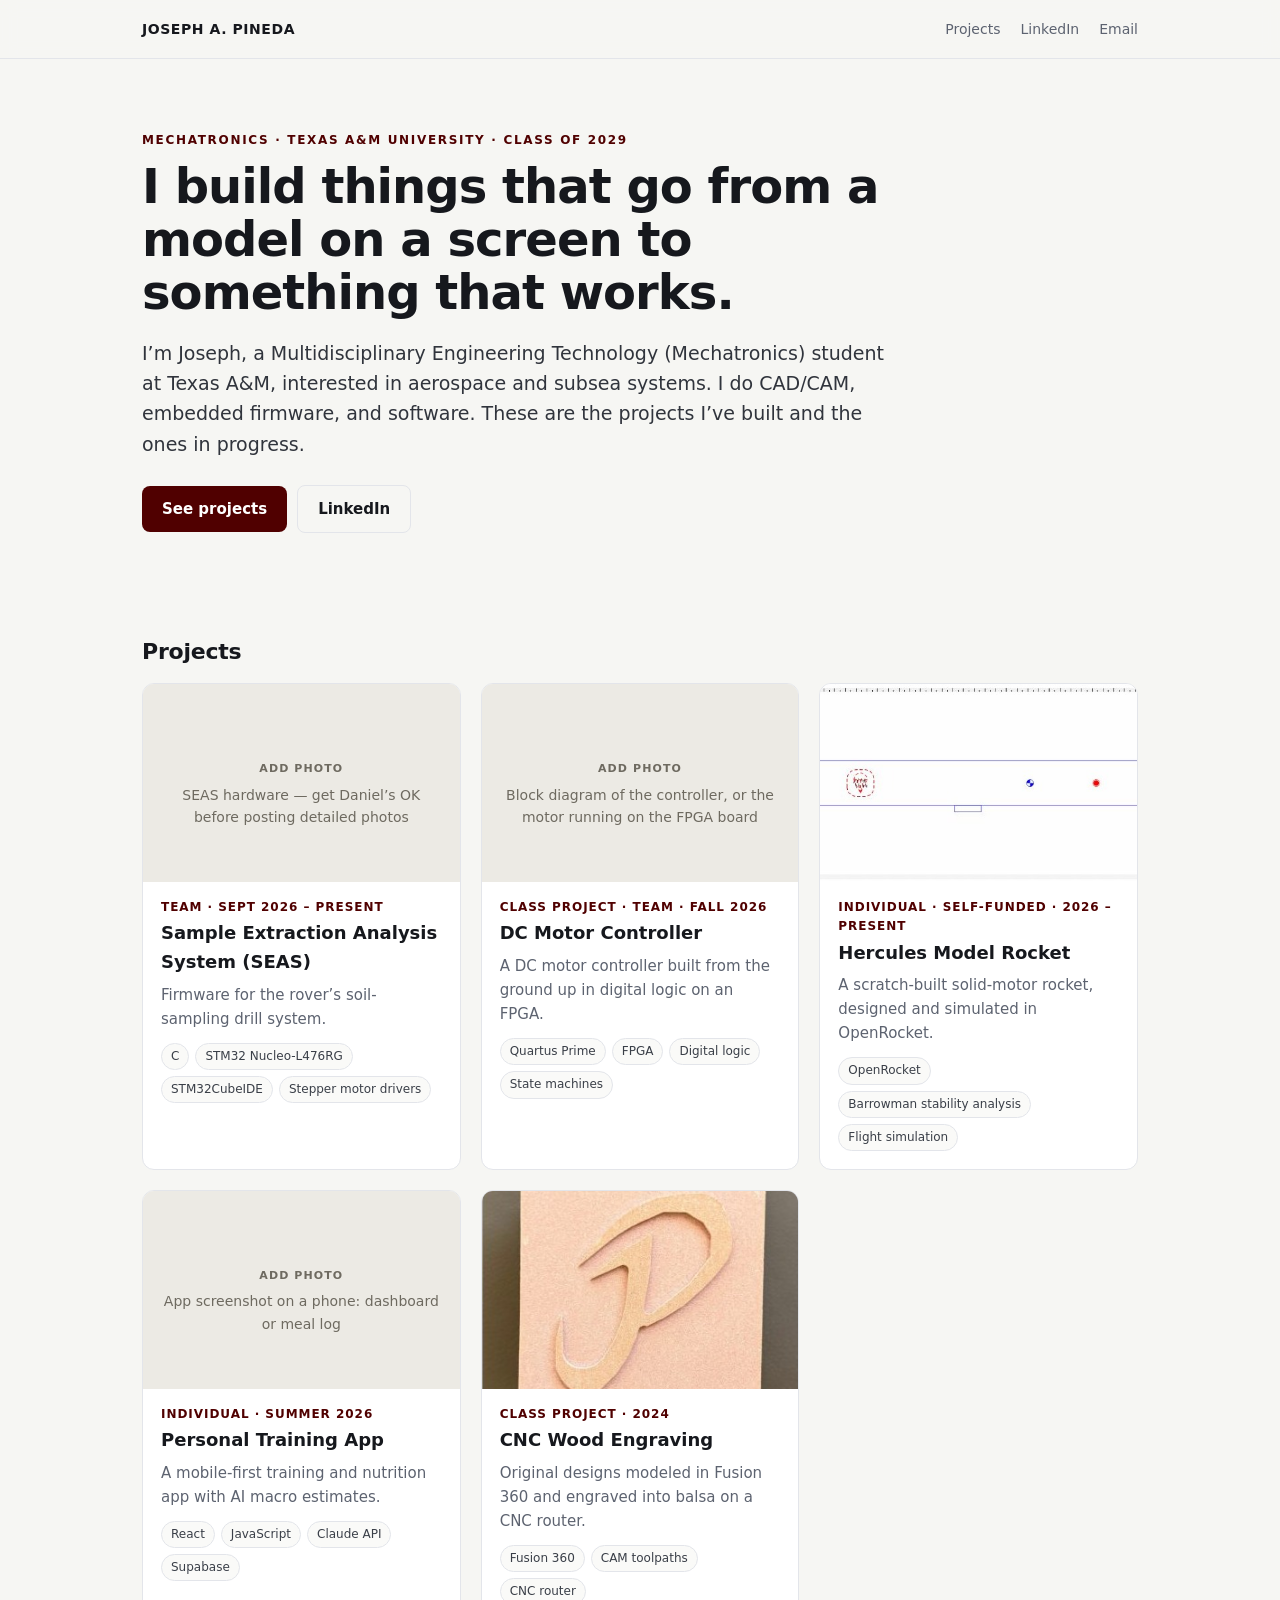
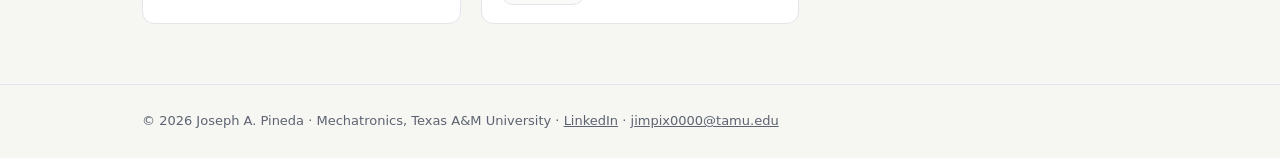
==== index.html @ 90f0dfbb "Add files via upload" ====
<!DOCTYPE html>
<html lang="en"><head>
<meta charset="utf-8"><meta name="viewport" content="width=device-width, initial-scale=1">
<title>Joseph A. Pineda | Engineering Projects</title>
<meta name="description" content="Engineering projects by Joseph A. Pineda, Mechatronics student at Texas A&amp;M University.">
<link rel="stylesheet" href="css/style.css">
</head><body><header class="nav"><div class="wrap">
<a class="brand" href="index.html">Joseph A. Pineda</a>
<nav><a href="index.html#projects">Projects</a><a href="https://www.linkedin.com/in/joseph-pineda-tamu444" target="_blank" rel="noopener">LinkedIn</a><a href="mailto:jimpix0000@tamu.edu">Email</a></nav>
</div></header>
<main class="wrap">
<section class="intro">
<p class="eyebrow">Mechatronics · Texas A&amp;M University · Class of 2029</p>
<h1>I build things that go from a model on a screen to something that works.</h1>
<p class="lede">I’m Joseph, a Multidisciplinary Engineering Technology (Mechatronics) student at Texas A&amp;M, interested in aerospace and subsea systems. I do CAD/CAM, embedded firmware, and software. These are the projects I’ve built and the ones in progress.</p>
<p class="cta"><a class="btn" href="#projects">See projects</a><a class="btn ghost" href="https://www.linkedin.com/in/joseph-pineda-tamu444" target="_blank" rel="noopener">LinkedIn</a></p>
</section>
<section id="projects"><h2>Projects</h2><div class="grid"><a class="card" href="projects/seas.html">
<div class="thumb"><div class="ph"><span>Add photo</span>SEAS hardware — get Daniel’s OK before posting detailed photos</div></div>
<div class="body"><p class="meta">Team · Sept 2026 – Present</p>
<h3>Sample Extraction Analysis System (SEAS)</h3><p>Firmware for the rover’s soil-sampling drill system.</p>
<ul class="tags"><li>C</li><li>STM32 Nucleo-L476RG</li><li>STM32CubeIDE</li><li>Stepper motor drivers</li></ul></div></a><a class="card" href="projects/motor-controller.html">
<div class="thumb"><div class="ph"><span>Add photo</span>Block diagram of the controller, or the motor running on the FPGA board</div></div>
<div class="body"><p class="meta">Class project · Team · Fall 2026</p>
<h3>DC Motor Controller</h3><p>A DC motor controller built from the ground up in digital logic on an FPGA.</p>
<ul class="tags"><li>Quartus Prime</li><li>FPGA</li><li>Digital logic</li><li>State machines</li></ul></div></a><a class="card" href="projects/hercules-rocket.html">
<div class="thumb"><figure><img src="images/hercules-openrocket.jpg" alt="OpenRocket side view of Hercules1_v1" loading="lazy"><figcaption>Hercules1_v1 in OpenRocket. The blue mark is the center of gravity (CG); the red dot is the center of pressure (CP).</figcaption></figure></div>
<div class="body"><p class="meta">Individual · self-funded · 2026 – Present</p>
<h3>Hercules Model Rocket</h3><p>A scratch-built solid-motor rocket, designed and simulated in OpenRocket.</p>
<ul class="tags"><li>OpenRocket</li><li>Barrowman stability analysis</li><li>Flight simulation</li></ul></div></a><a class="card" href="projects/training-app.html">
<div class="thumb"><div class="ph"><span>Add photo</span>App screenshot on a phone: dashboard or meal log</div></div>
<div class="body"><p class="meta">Individual · Summer 2026</p>
<h3>Personal Training App</h3><p>A mobile-first training and nutrition app with AI macro estimates.</p>
<ul class="tags"><li>React</li><li>JavaScript</li><li>Claude API</li><li>Supabase</li></ul></div></a><a class="card" href="projects/cnc-engraving.html">
<div class="thumb"><figure><img src="images/cnc-3.jpg" alt="CNC-engraved script monogram in balsa" loading="lazy"><figcaption>Script monogram, engraved in balsa.</figcaption></figure></div>
<div class="body"><p class="meta">Class project · 2024</p>
<h3>CNC Wood Engraving</h3><p>Original designs modeled in Fusion 360 and engraved into balsa on a CNC router.</p>
<ul class="tags"><li>Fusion 360</li><li>CAM toolpaths</li><li>CNC router</li></ul></div></a></div></section>
</main><footer><div class="wrap">© 2026 Joseph A. Pineda · Mechatronics, Texas A&amp;M University · <a href="https://www.linkedin.com/in/joseph-pineda-tamu444">LinkedIn</a> · <a href="mailto:jimpix0000@tamu.edu">jimpix0000@tamu.edu</a></div></footer>
</body></html>
---- css/style.css ----
:root{
  --ink:#16181d; --muted:#5d6370; --line:#e3e5ea; --bg:#f6f6f3; --card:#fff;
  --accent:#500000; /* Aggie maroon */
  --ph:#eceae4;
}
*{box-sizing:border-box}
html{scroll-behavior:smooth}
body{margin:0;font-family:"Inter",system-ui,-apple-system,"Segoe UI",Roboto,sans-serif;color:var(--ink);background:var(--bg);line-height:1.6;font-size:17px}
a{color:var(--accent)}
img{max-width:100%;display:block}
.wrap{max-width:1040px;margin:0 auto;padding:0 22px}

/* nav */
.nav{position:sticky;top:0;background:rgba(246,246,243,.92);backdrop-filter:blur(8px);border-bottom:1px solid var(--line);z-index:5}
.nav .wrap{display:flex;justify-content:space-between;align-items:center;height:58px}
.brand{font-weight:800;letter-spacing:.04em;text-transform:uppercase;font-size:14px;color:var(--ink);text-decoration:none}
.nav nav a{margin-left:20px;font-size:14px;color:var(--muted);text-decoration:none}
.nav nav a:hover{color:var(--ink)}

/* intro */
.intro{padding:72px 0 40px}
.eyebrow{text-transform:uppercase;letter-spacing:.14em;font-size:12px;font-weight:700;color:var(--accent);margin:0 0 10px}
h1{font-size:clamp(30px,5vw,48px);line-height:1.1;margin:0 0 18px;letter-spacing:-.02em}
.intro h1{max-width:820px}
.lede{font-size:19px;color:#30343c;max-width:760px}
.cta{margin-top:26px}
.btn{display:inline-block;padding:11px 20px;border-radius:8px;background:var(--accent);color:#fff;text-decoration:none;font-weight:600;font-size:15px;margin-right:10px}
.btn.ghost{background:transparent;color:var(--ink);border:1px solid var(--line)}

/* grid */
h2{font-size:22px;margin:44px 0 14px;letter-spacing:-.01em}
.grid{display:grid;grid-template-columns:repeat(auto-fill,minmax(300px,1fr));gap:20px;padding-bottom:60px}
.card{background:var(--card);border:1px solid var(--line);border-radius:12px;overflow:hidden;text-decoration:none;color:inherit;transition:transform .15s,box-shadow .15s}
.card:hover{transform:translateY(-3px);box-shadow:0 10px 26px rgba(0,0,0,.08)}
.thumb{aspect-ratio:16/10;overflow:hidden;background:var(--ph)}
.thumb figure{margin:0;height:100%}
.thumb img{width:100%;height:100%;object-fit:cover}
.thumb figcaption{display:none}
.thumb .ph{height:100%;border:0;border-radius:0}
.card .body{padding:16px 18px 18px}
.card h3{margin:2px 0 6px;font-size:18px}
.card p{margin:0;color:var(--muted);font-size:15px}
.meta{font-size:12px!important;text-transform:uppercase;letter-spacing:.08em;color:var(--accent)!important;font-weight:600}

/* tags */
.tags{list-style:none;padding:0;margin:12px 0 0;display:flex;flex-wrap:wrap;gap:6px}
.tags li{font-size:12px;padding:3px 9px;border:1px solid var(--line);border-radius:20px;background:#fafaf8;color:#3a3f48}

/* placeholders */
.ph{display:flex;flex-direction:column;align-items:center;justify-content:center;text-align:center;gap:6px;min-height:220px;padding:20px;background:var(--ph);border:2px dashed #c9c5ba;border-radius:10px;color:#6e6a60;font-size:14px}
.ph span{font-weight:700;text-transform:uppercase;letter-spacing:.1em;font-size:11px}

/* project page */
.project{padding:34px 22px 60px}
.back{display:inline-block;margin-bottom:22px;font-size:14px;text-decoration:none;color:var(--muted)}
.facts{list-style:none;padding:0;margin:0 0 24px;display:flex;flex-wrap:wrap;gap:10px 28px;font-size:15px}
.facts b{display:block;font-size:11px;text-transform:uppercase;letter-spacing:.1em;color:var(--muted)}
.hero figure{margin:0}
.hero img{width:100%;border-radius:10px;border:1px solid var(--line);background:#fff}
.hero .ph{min-height:360px}
figcaption{font-size:13px;color:var(--muted);margin-top:8px}
.project .lede{margin:26px 0 8px}
.stats{display:grid;grid-template-columns:repeat(auto-fill,minmax(150px,1fr));gap:1px;background:var(--line);border:1px solid var(--line);border-radius:10px;overflow:hidden;margin:22px 0}
.stats div{background:#fff;padding:16px}
.stats b{display:block;font-size:24px;letter-spacing:-.01em}
.stats span{font-size:12px;color:var(--muted);text-transform:uppercase;letter-spacing:.06em}
.detail{max-width:760px;margin-top:16px}
.detail ol{padding-left:22px}
.detail li{margin-bottom:8px}
.note{font-size:14px;color:var(--muted);border-left:3px solid var(--accent);padding:6px 12px;background:#fff;margin-top:24px}
.gallery{display:grid;grid-template-columns:repeat(auto-fill,minmax(240px,1fr));gap:16px}
.gallery figure{margin:0}
.gallery img{width:100%;aspect-ratio:4/3;object-fit:cover;border-radius:10px;border:1px solid var(--line)}
.gallery .ph{aspect-ratio:4/3;min-height:0}
.pager{display:flex;justify-content:space-between;gap:20px;margin-top:56px;padding-top:20px;border-top:1px solid var(--line);font-size:15px}
.pager a{text-decoration:none}

footer{border-top:1px solid var(--line);padding:26px 0;font-size:13px;color:var(--muted)}
footer a{color:var(--muted)}
@media (max-width:600px){.nav nav a{margin-left:12px}.intro{padding-top:44px}body{font-size:16px}}
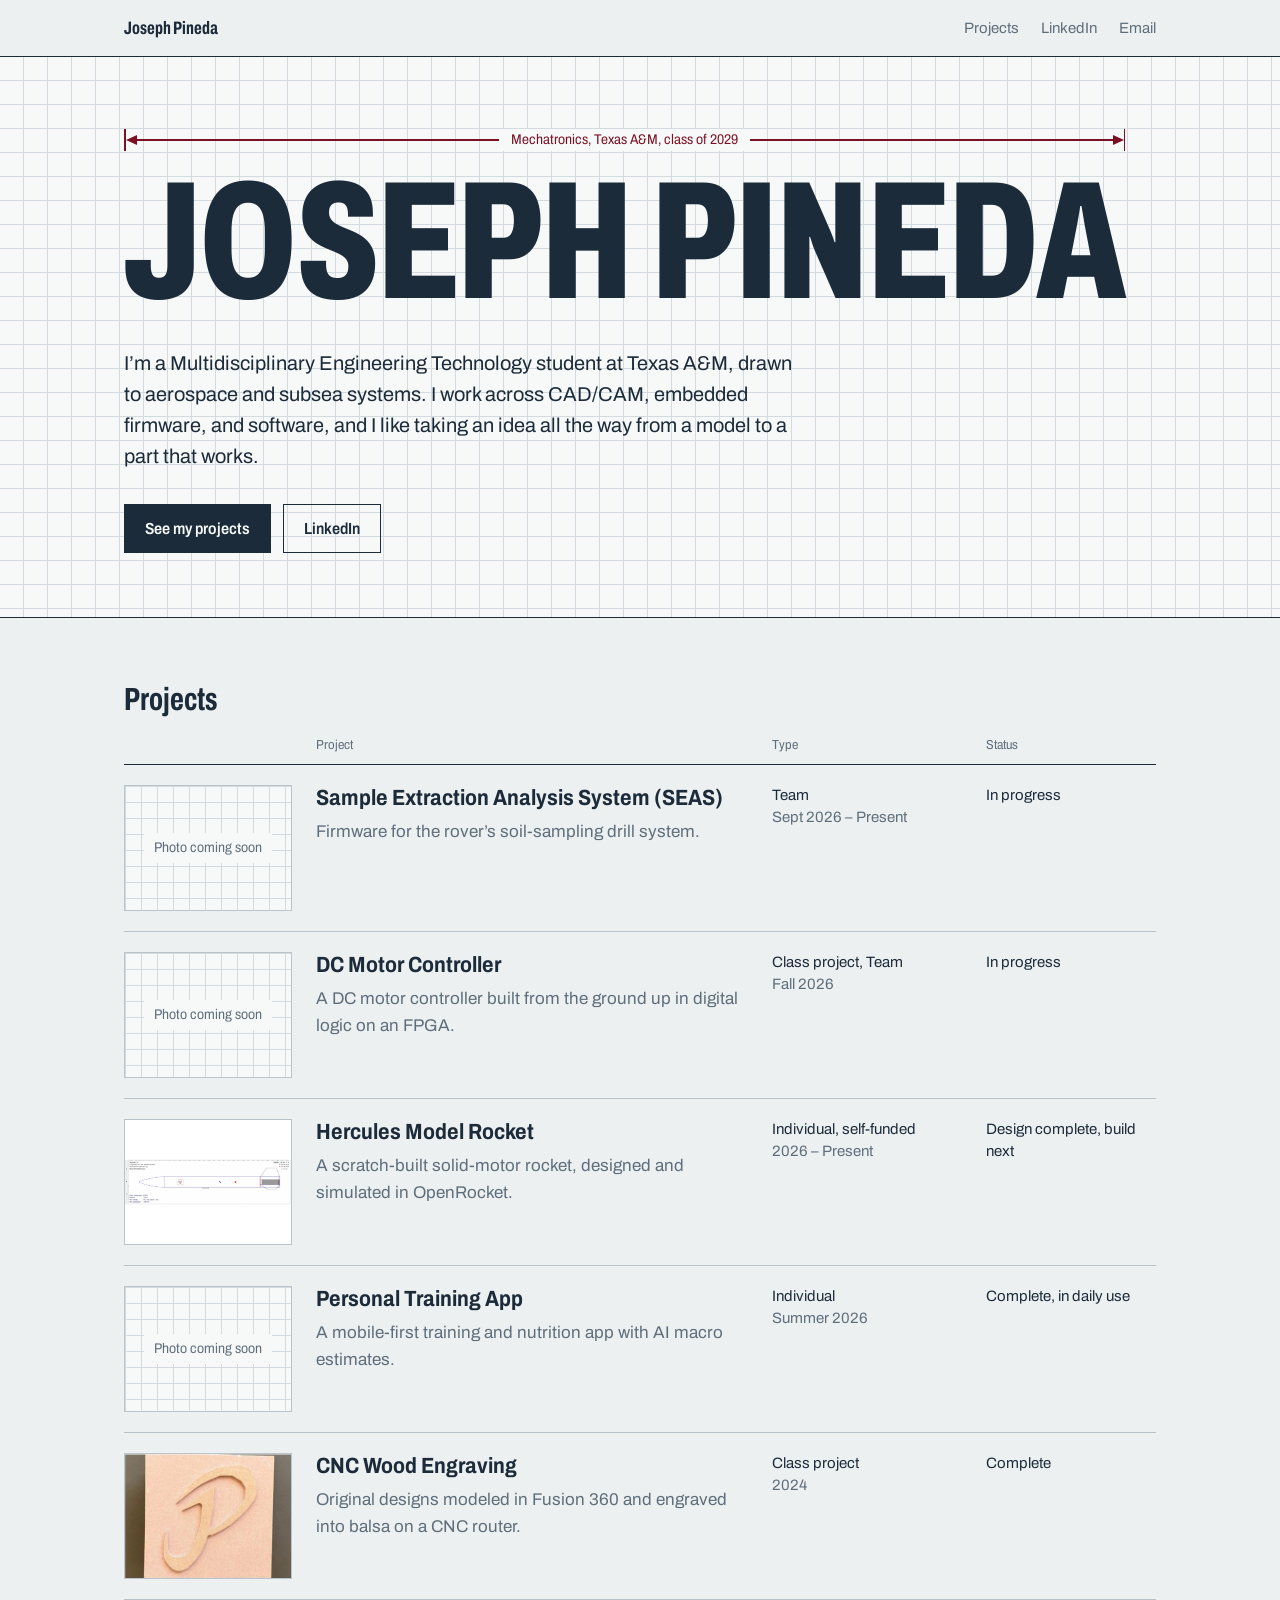
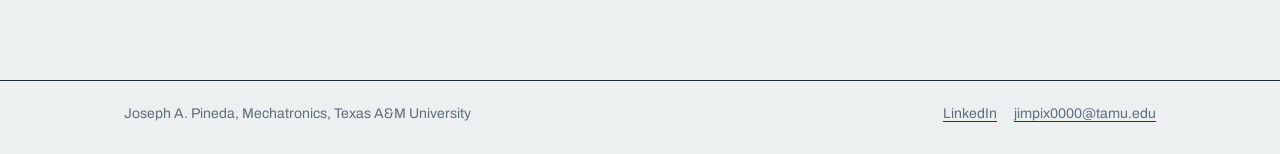
==== commit 2d7d8e31: "Add files via upload" ====
--- a/index.html
+++ b/index.html
@@ -3,38 +3,51 @@
 <meta charset="utf-8"><meta name="viewport" content="width=device-width, initial-scale=1">
 <title>Joseph A. Pineda | Engineering Projects</title>
 <meta name="description" content="Engineering projects by Joseph A. Pineda, Mechatronics student at Texas A&amp;M University.">
+<link rel="preconnect" href="https://fonts.googleapis.com"><link rel="preconnect" href="https://fonts.gstatic.com" crossorigin>
+<link href="https://fonts.googleapis.com/css2?family=Archivo:wdth,wght@62..125,400..800&display=swap" rel="stylesheet">
 <link rel="stylesheet" href="css/style.css">
 </head><body><header class="nav"><div class="wrap">
-<a class="brand" href="index.html">Joseph A. Pineda</a>
-<nav><a href="index.html#projects">Projects</a><a href="https://www.linkedin.com/in/joseph-pineda-tamu444" target="_blank" rel="noopener">LinkedIn</a><a href="mailto:jimpix0000@tamu.edu">Email</a></nav>
+<a class="brand" href="index.html">Joseph Pineda</a>
+<nav aria-label="Main"><a href="index.html#projects">Projects</a><a href="https://www.linkedin.com/in/joseph-pineda-tamu444" target="_blank" rel="noopener">LinkedIn</a><a href="mailto:jimpix0000@tamu.edu">Email</a></nav>
 </div></header>
-<main class="wrap">
-<section class="intro">
-<p class="eyebrow">Mechatronics · Texas A&amp;M University · Class of 2029</p>
-<h1>I build things that go from a model on a screen to something that works.</h1>
-<p class="lede">I’m Joseph, a Multidisciplinary Engineering Technology (Mechatronics) student at Texas A&amp;M, interested in aerospace and subsea systems. I do CAD/CAM, embedded firmware, and software. These are the projects I’ve built and the ones in progress.</p>
-<p class="cta"><a class="btn" href="#projects">See projects</a><a class="btn ghost" href="https://www.linkedin.com/in/joseph-pineda-tamu444" target="_blank" rel="noopener">LinkedIn</a></p>
+<main>
+<section class="hero"><div class="wrap">
+<div class="dimensioned">
+<div class="dim" aria-hidden="true"><i class="ext"></i><i class="arw l"></i><i class="ln"></i><span>Mechatronics, Texas A&amp;M, class of 2029</span><i class="ln"></i><i class="arw r"></i><i class="ext"></i></div>
+<h1>Joseph Pineda</h1>
+</div>
+<p class="lede">I’m a Multidisciplinary Engineering Technology student at Texas A&amp;M, drawn to aerospace and subsea systems. I work across CAD/CAM, embedded firmware, and software, and I like taking an idea all the way from a model to a part that works.</p>
+<p class="cta"><a class="btn" href="#projects">See my projects</a><a class="btn quiet" href="https://www.linkedin.com/in/joseph-pineda-tamu444" target="_blank" rel="noopener">LinkedIn</a></p>
+</div></section>
+<section id="projects" class="wrap parts">
+<h2>Projects</h2>
+<div class="parts-head" aria-hidden="true"><span></span><span>Project</span><span>Type</span><span>Status</span></div>
+<ul class="parts-list"><li><a class="part" href="projects/seas.html">
+<div class="part-img"><!-- TODO add photo: SEAS hardware — get Daniel’s OK before posting detailed photos --><div class="ph"><span>Photo coming soon</span></div></div>
+<div class="part-name"><h3>Sample Extraction Analysis System (SEAS)</h3><p>Firmware for the rover’s soil-sampling drill system.</p></div>
+<div class="part-type"><span class="k">Type</span>Team<br><span class="sub">Sept 2026 – Present</span></div>
+<div class="part-status"><span class="k">Status</span>In progress</div>
+</a></li><li><a class="part" href="projects/motor-controller.html">
+<div class="part-img"><!-- TODO add photo: Block diagram of the controller, or the motor running on the FPGA board --><div class="ph"><span>Photo coming soon</span></div></div>
+<div class="part-name"><h3>DC Motor Controller</h3><p>A DC motor controller built from the ground up in digital logic on an FPGA.</p></div>
+<div class="part-type"><span class="k">Type</span>Class project, Team<br><span class="sub">Fall 2026</span></div>
+<div class="part-status"><span class="k">Status</span>In progress</div>
+</a></li><li><a class="part" href="projects/hercules-rocket.html">
+<div class="part-img"><figure><img class="contain" src="images/hercules-openrocket.jpg" alt="OpenRocket side view of Hercules1_v1"><figcaption>Hercules1_v1 in OpenRocket. The blue mark is the center of gravity (CG); the red dot is the center of pressure (CP).</figcaption></figure></div>
+<div class="part-name"><h3>Hercules Model Rocket</h3><p>A scratch-built solid-motor rocket, designed and simulated in OpenRocket.</p></div>
+<div class="part-type"><span class="k">Type</span>Individual, self-funded<br><span class="sub">2026 – Present</span></div>
+<div class="part-status"><span class="k">Status</span>Design complete, build next</div>
+</a></li><li><a class="part" href="projects/training-app.html">
+<div class="part-img"><!-- TODO add photo: App screenshot on a phone: dashboard or meal log --><div class="ph"><span>Photo coming soon</span></div></div>
+<div class="part-name"><h3>Personal Training App</h3><p>A mobile-first training and nutrition app with AI macro estimates.</p></div>
+<div class="part-type"><span class="k">Type</span>Individual<br><span class="sub">Summer 2026</span></div>
+<div class="part-status"><span class="k">Status</span>Complete, in daily use</div>
+</a></li><li><a class="part" href="projects/cnc-engraving.html">
+<div class="part-img"><figure><img src="images/cnc-3.jpg" alt="CNC-engraved script monogram in balsa"><figcaption>Script monogram, engraved in balsa.</figcaption></figure></div>
+<div class="part-name"><h3>CNC Wood Engraving</h3><p>Original designs modeled in Fusion 360 and engraved into balsa on a CNC router.</p></div>
+<div class="part-type"><span class="k">Type</span>Class project<br><span class="sub">2024</span></div>
+<div class="part-status"><span class="k">Status</span>Complete</div>
+</a></li></ul>
 </section>
-<section id="projects"><h2>Projects</h2><div class="grid"><a class="card" href="projects/seas.html">
-<div class="thumb"><div class="ph"><span>Add photo</span>SEAS hardware — get Daniel’s OK before posting detailed photos</div></div>
-<div class="body"><p class="meta">Team · Sept 2026 – Present</p>
-<h3>Sample Extraction Analysis System (SEAS)</h3><p>Firmware for the rover’s soil-sampling drill system.</p>
-<ul class="tags"><li>C</li><li>STM32 Nucleo-L476RG</li><li>STM32CubeIDE</li><li>Stepper motor drivers</li></ul></div></a><a class="card" href="projects/motor-controller.html">
-<div class="thumb"><div class="ph"><span>Add photo</span>Block diagram of the controller, or the motor running on the FPGA board</div></div>
-<div class="body"><p class="meta">Class project · Team · Fall 2026</p>
-<h3>DC Motor Controller</h3><p>A DC motor controller built from the ground up in digital logic on an FPGA.</p>
-<ul class="tags"><li>Quartus Prime</li><li>FPGA</li><li>Digital logic</li><li>State machines</li></ul></div></a><a class="card" href="projects/hercules-rocket.html">
-<div class="thumb"><figure><img src="images/hercules-openrocket.jpg" alt="OpenRocket side view of Hercules1_v1" loading="lazy"><figcaption>Hercules1_v1 in OpenRocket. The blue mark is the center of gravity (CG); the red dot is the center of pressure (CP).</figcaption></figure></div>
-<div class="body"><p class="meta">Individual · self-funded · 2026 – Present</p>
-<h3>Hercules Model Rocket</h3><p>A scratch-built solid-motor rocket, designed and simulated in OpenRocket.</p>
-<ul class="tags"><li>OpenRocket</li><li>Barrowman stability analysis</li><li>Flight simulation</li></ul></div></a><a class="card" href="projects/training-app.html">
-<div class="thumb"><div class="ph"><span>Add photo</span>App screenshot on a phone: dashboard or meal log</div></div>
-<div class="body"><p class="meta">Individual · Summer 2026</p>
-<h3>Personal Training App</h3><p>A mobile-first training and nutrition app with AI macro estimates.</p>
-<ul class="tags"><li>React</li><li>JavaScript</li><li>Claude API</li><li>Supabase</li></ul></div></a><a class="card" href="projects/cnc-engraving.html">
-<div class="thumb"><figure><img src="images/cnc-3.jpg" alt="CNC-engraved script monogram in balsa" loading="lazy"><figcaption>Script monogram, engraved in balsa.</figcaption></figure></div>
-<div class="body"><p class="meta">Class project · 2024</p>
-<h3>CNC Wood Engraving</h3><p>Original designs modeled in Fusion 360 and engraved into balsa on a CNC router.</p>
-<ul class="tags"><li>Fusion 360</li><li>CAM toolpaths</li><li>CNC router</li></ul></div></a></div></section>
-</main><footer><div class="wrap">© 2026 Joseph A. Pineda · Mechatronics, Texas A&amp;M University · <a href="https://www.linkedin.com/in/joseph-pineda-tamu444">LinkedIn</a> · <a href="mailto:jimpix0000@tamu.edu">jimpix0000@tamu.edu</a></div></footer>
+</main><footer><div class="wrap"><span>Joseph A. Pineda, Mechatronics, Texas A&amp;M University</span><span><a href="https://www.linkedin.com/in/joseph-pineda-tamu444">LinkedIn</a> <a href="mailto:jimpix0000@tamu.edu">jimpix0000@tamu.edu</a></span></div></footer>
 </body></html>
--- a/css/style.css
+++ b/css/style.css
@@ -1,80 +1,141 @@
+/* Drafting-sheet portfolio: vellum, ink, and Aggie-maroon dimension lines */
 :root{
-  --ink:#16181d; --muted:#5d6370; --line:#e3e5ea; --bg:#f6f6f3; --card:#fff;
-  --accent:#500000; /* Aggie maroon */
-  --ph:#eceae4;
+  --vellum:#EDF0F1;
+  --paper:#F7F9F9;
+  --ink:#1C2B3A;
+  --grid:#D3DBE0;
+  --pencil:#5E6E7B;
+  --maroon:#7A1022;
+  --rule:1.5px solid var(--ink);
+  --hair:1px solid #B9C4CB;
 }
 *{box-sizing:border-box}
 html{scroll-behavior:smooth}
-body{margin:0;font-family:"Inter",system-ui,-apple-system,"Segoe UI",Roboto,sans-serif;color:var(--ink);background:var(--bg);line-height:1.6;font-size:17px}
-a{color:var(--accent)}
+@media (prefers-reduced-motion:reduce){html{scroll-behavior:auto}}
+body{margin:0;background:var(--vellum);color:var(--ink);font-family:"Archivo",system-ui,sans-serif;font-size:1.0625rem;line-height:1.6}
 img{max-width:100%;display:block}
-.wrap{max-width:1040px;margin:0 auto;padding:0 22px}
+a{color:var(--ink);text-decoration-color:var(--maroon);text-underline-offset:3px}
+a:focus-visible,.btn:focus-visible,.part:focus-visible{outline:2px solid var(--maroon);outline-offset:3px}
+.wrap{max-width:1080px;margin:0 auto;padding:0 24px}
+.sr{position:absolute;width:1px;height:1px;overflow:hidden;clip:rect(0 0 0 0)}
+.k{display:block;font-size:.75rem;font-stretch:87%;color:var(--pencil);letter-spacing:.01em;line-height:1.3;margin-bottom:2px}
 
 /* nav */
-.nav{position:sticky;top:0;background:rgba(246,246,243,.92);backdrop-filter:blur(8px);border-bottom:1px solid var(--line);z-index:5}
-.nav .wrap{display:flex;justify-content:space-between;align-items:center;height:58px}
-.brand{font-weight:800;letter-spacing:.04em;text-transform:uppercase;font-size:14px;color:var(--ink);text-decoration:none}
-.nav nav a{margin-left:20px;font-size:14px;color:var(--muted);text-decoration:none}
-.nav nav a:hover{color:var(--ink)}
+.nav{border-bottom:var(--rule);background:var(--vellum)}
+.nav .wrap{display:flex;justify-content:space-between;align-items:center;min-height:56px}
+.brand{font-weight:700;font-stretch:68%;font-size:1.125rem;text-decoration:none}
+.nav nav a{margin-left:22px;font-size:.9375rem;text-decoration:none;color:var(--pencil)}
+.nav nav a:hover{color:var(--ink);text-decoration:underline;text-decoration-color:var(--maroon)}
 
-/* intro */
-.intro{padding:72px 0 40px}
-.eyebrow{text-transform:uppercase;letter-spacing:.14em;font-size:12px;font-weight:700;color:var(--accent);margin:0 0 10px}
-h1{font-size:clamp(30px,5vw,48px);line-height:1.1;margin:0 0 18px;letter-spacing:-.02em}
-.intro h1{max-width:820px}
-.lede{font-size:19px;color:#30343c;max-width:760px}
-.cta{margin-top:26px}
-.btn{display:inline-block;padding:11px 20px;border-radius:8px;background:var(--accent);color:#fff;text-decoration:none;font-weight:600;font-size:15px;margin-right:10px}
-.btn.ghost{background:transparent;color:var(--ink);border:1px solid var(--line)}
+/* hero: the dimensioned name */
+.hero{background-color:var(--paper);background-image:linear-gradient(var(--grid) 1px,transparent 1px),linear-gradient(90deg,var(--grid) 1px,transparent 1px);background-size:24px 24px;background-position:-1px -1px;border-bottom:var(--rule);padding:72px 0 64px}
+.dimensioned{width:fit-content;max-width:100%}
+h1{margin:0;font-weight:800;font-stretch:68%;line-height:.92;letter-spacing:-.01em}
+.hero h1{font-size:clamp(3.25rem,13.5vw,10.5rem);text-transform:uppercase;white-space:nowrap}
+.dim{display:flex;align-items:center;color:var(--maroon);margin-bottom:14px;height:22px}
+.dim span{padding:0 12px;font-size:.875rem;font-stretch:87%;white-space:nowrap;background:var(--paper)}
+.dim .ln{flex:1;height:1.5px;background:var(--maroon)}
+.dim .ln:first-of-type{transform-origin:right}
+.dim .ln:last-of-type{transform-origin:left}
+.dim .ext{width:1.5px;height:22px;background:var(--maroon)}
+.dim .arw{width:0;height:0;border-top:5px solid transparent;border-bottom:5px solid transparent}
+.dim .arw.l{border-right:11px solid var(--maroon)}
+.dim .arw.r{border-left:11px solid var(--maroon)}
+@media (prefers-reduced-motion:no-preference){
+  .dim .ln{animation:draw .9s cubic-bezier(.6,0,.2,1) .25s both}
+  .dim .arw,.dim .ext{animation:appear .2s ease-out 1.1s both}
+  .dim span{animation:appear .4s ease-out .1s both}
+}
+@keyframes draw{from{transform:scaleX(0)}to{transform:scaleX(1)}}
+@keyframes appear{from{opacity:0}to{opacity:1}}
+.lede{font-size:1.25rem;line-height:1.55;max-width:62ch;margin:28px 0 0}
+.cta{margin:32px 0 0;display:flex;flex-wrap:wrap;gap:12px}
+.btn{display:inline-block;padding:11px 20px;border:var(--rule);background:var(--ink);color:var(--paper);font-weight:600;font-stretch:87%;text-decoration:none;font-size:1rem}
+.btn:hover{background:var(--maroon);border-color:var(--maroon)}
+.btn.quiet{background:transparent;color:var(--ink)}
+.btn.quiet:hover{background:var(--ink);color:var(--paper);border-color:var(--ink)}
 
-/* grid */
-h2{font-size:22px;margin:44px 0 14px;letter-spacing:-.01em}
-.grid{display:grid;grid-template-columns:repeat(auto-fill,minmax(300px,1fr));gap:20px;padding-bottom:60px}
-.card{background:var(--card);border:1px solid var(--line);border-radius:12px;overflow:hidden;text-decoration:none;color:inherit;transition:transform .15s,box-shadow .15s}
-.card:hover{transform:translateY(-3px);box-shadow:0 10px 26px rgba(0,0,0,.08)}
-.thumb{aspect-ratio:16/10;overflow:hidden;background:var(--ph)}
-.thumb figure{margin:0;height:100%}
-.thumb img{width:100%;height:100%;object-fit:cover}
-.thumb figcaption{display:none}
-.thumb .ph{height:100%;border:0;border-radius:0}
-.card .body{padding:16px 18px 18px}
-.card h3{margin:2px 0 6px;font-size:18px}
-.card p{margin:0;color:var(--muted);font-size:15px}
-.meta{font-size:12px!important;text-transform:uppercase;letter-spacing:.08em;color:var(--accent)!important;font-weight:600}
+/* parts list */
+h2{font-weight:700;font-stretch:68%;font-size:2rem;line-height:1.1;margin:0 0 18px}
+.parts{padding:64px 24px 80px}
+.parts-head,.part{display:grid;grid-template-columns:168px 1fr 190px 170px;gap:24px;align-items:start}
+.parts-head{border-bottom:var(--rule);padding:0 0 8px;font-size:.8125rem;color:var(--pencil);font-stretch:87%}
+.parts-list{list-style:none;margin:0;padding:0}
+.parts-list li{border-bottom:var(--hair)}
+.part{padding:20px 0;text-decoration:none;color:inherit}
+.part:hover{background:linear-gradient(90deg,transparent,rgba(122,16,34,.05) 40%,transparent)}
+.part:hover h3{text-decoration:underline;text-decoration-color:var(--maroon);text-underline-offset:4px}
+.part-img{aspect-ratio:4/3;border:var(--hair);background:var(--paper);overflow:hidden}
+.part-img figure{margin:0;height:100%}
+.part-img img{width:100%;height:100%;object-fit:cover}
+.part-img img.contain{object-fit:contain;background:#fff}
+.part-img figcaption{display:none}
+.part-img .ph{height:100%;min-height:0;border:0}
+.part h3{margin:0 0 6px;font-size:1.375rem;line-height:1.2;font-weight:700;font-stretch:87%}
+.part p{margin:0;color:var(--pencil);max-width:46ch}
+.part-type,.part-status{font-size:.9375rem;line-height:1.45}
+.part .k{display:none}
+.sub{color:var(--pencil)}
 
-/* tags */
-.tags{list-style:none;padding:0;margin:12px 0 0;display:flex;flex-wrap:wrap;gap:6px}
-.tags li{font-size:12px;padding:3px 9px;border:1px solid var(--line);border-radius:20px;background:#fafaf8;color:#3a3f48}
-
-/* placeholders */
-.ph{display:flex;flex-direction:column;align-items:center;justify-content:center;text-align:center;gap:6px;min-height:220px;padding:20px;background:var(--ph);border:2px dashed #c9c5ba;border-radius:10px;color:#6e6a60;font-size:14px}
-.ph span{font-weight:700;text-transform:uppercase;letter-spacing:.1em;font-size:11px}
+/* placeholders: an empty drawing view */
+.ph{display:flex;align-items:center;justify-content:center;min-height:240px;background-color:var(--paper);background-image:linear-gradient(var(--grid) 1px,transparent 1px),linear-gradient(90deg,var(--grid) 1px,transparent 1px);background-size:16px 16px;border:var(--hair)}
+.ph span{background:var(--paper);padding:4px 10px;font-size:.875rem;color:var(--pencil);font-stretch:87%}
 
 /* project page */
-.project{padding:34px 22px 60px}
-.back{display:inline-block;margin-bottom:22px;font-size:14px;text-decoration:none;color:var(--muted)}
-.facts{list-style:none;padding:0;margin:0 0 24px;display:flex;flex-wrap:wrap;gap:10px 28px;font-size:15px}
-.facts b{display:block;font-size:11px;text-transform:uppercase;letter-spacing:.1em;color:var(--muted)}
-.hero figure{margin:0}
-.hero img{width:100%;border-radius:10px;border:1px solid var(--line);background:#fff}
-.hero .ph{min-height:360px}
-figcaption{font-size:13px;color:var(--muted);margin-top:8px}
-.project .lede{margin:26px 0 8px}
-.stats{display:grid;grid-template-columns:repeat(auto-fill,minmax(150px,1fr));gap:1px;background:var(--line);border:1px solid var(--line);border-radius:10px;overflow:hidden;margin:22px 0}
-.stats div{background:#fff;padding:16px}
-.stats b{display:block;font-size:24px;letter-spacing:-.01em}
-.stats span{font-size:12px;color:var(--muted);text-transform:uppercase;letter-spacing:.06em}
-.detail{max-width:760px;margin-top:16px}
-.detail ol{padding-left:22px}
-.detail li{margin-bottom:8px}
-.note{font-size:14px;color:var(--muted);border-left:3px solid var(--accent);padding:6px 12px;background:#fff;margin-top:24px}
-.gallery{display:grid;grid-template-columns:repeat(auto-fill,minmax(240px,1fr));gap:16px}
+.project{padding-top:28px;padding-bottom:80px}
+.back{display:inline-block;font-size:.9375rem;color:var(--pencil);margin-bottom:28px}
+.back::before{content:"‹ ";color:var(--maroon)}
+.top{display:grid;grid-template-columns:1fr 340px;gap:48px;align-items:start;margin-bottom:40px}
+.project h1{font-size:clamp(2.5rem,6vw,4.25rem)}
+.project .lede{margin-top:20px}
+.titleblock{border-collapse:collapse;width:100%;border:2px solid var(--ink);background:var(--paper);font-size:.9375rem;line-height:1.4}
+.titleblock td{border:1px solid var(--ink);padding:8px 10px;vertical-align:top}
+.view{border:var(--rule);background:var(--paper);padding:14px}
+.view figure{margin:0}
+.view img{width:100%;background:#fff}
+.view .ph{min-height:380px}
+figcaption{font-size:.875rem;color:var(--pencil);margin-top:10px}
+.detail{max-width:68ch;margin-top:48px}
+.detail h2{font-size:1.625rem;margin-top:44px;margin-bottom:10px}
+.detail p{margin:0}
+.spec{border-collapse:collapse;width:100%;max-width:520px;font-size:1rem}
+.spec th,.spec td{text-align:left;padding:9px 0;border-bottom:var(--hair);vertical-align:baseline}
+.spec th{font-weight:400;color:var(--pencil);width:58%}
+.spec td{font-weight:700;font-stretch:87%;font-variant-numeric:tabular-nums}
+.steps{margin:0;padding:0;list-style:none;counter-reset:step}
+.steps li{counter-increment:step;position:relative;padding:0 0 16px 44px}
+.steps li::before{content:counter(step);position:absolute;left:0;top:1px;width:28px;height:28px;border:1.5px solid var(--maroon);border-radius:50%;color:var(--maroon);font-size:.875rem;font-weight:700;display:flex;align-items:center;justify-content:center}
+.note{margin-top:28px!important;font-size:.9375rem;color:var(--pencil);border-left:3px solid var(--maroon);padding:4px 0 4px 14px}
+.project > h2{margin-top:56px}
+.gallery{display:grid;grid-template-columns:repeat(auto-fill,minmax(250px,1fr));gap:20px}
 .gallery figure{margin:0}
-.gallery img{width:100%;aspect-ratio:4/3;object-fit:cover;border-radius:10px;border:1px solid var(--line)}
+.gallery img{width:100%;aspect-ratio:4/3;object-fit:cover;border:var(--hair);background:#fff}
 .gallery .ph{aspect-ratio:4/3;min-height:0}
-.pager{display:flex;justify-content:space-between;gap:20px;margin-top:56px;padding-top:20px;border-top:1px solid var(--line);font-size:15px}
-.pager a{text-decoration:none}
+.pager{display:flex;justify-content:space-between;gap:24px;margin-top:72px;border-top:var(--rule);padding-top:18px}
+.pager a{text-decoration:none;font-weight:600;font-stretch:87%;font-size:1.0625rem}
+.pager a:hover{text-decoration:underline}
+.pager .next{text-align:right}
 
-footer{border-top:1px solid var(--line);padding:26px 0;font-size:13px;color:var(--muted)}
-footer a{color:var(--muted)}
-@media (max-width:600px){.nav nav a{margin-left:12px}.intro{padding-top:44px}body{font-size:16px}}
+footer{border-top:var(--rule);padding:22px 0 28px;font-size:.875rem;color:var(--pencil)}
+footer .wrap{display:flex;justify-content:space-between;flex-wrap:wrap;gap:8px 24px}
+footer a{color:var(--pencil);margin-left:14px}
+
+@media (max-width:860px){
+  .parts-head{display:none}
+  .part{grid-template-columns:120px 1fr;gap:14px 18px}
+  .part-type,.part-status{grid-column:2}
+  .part .k{display:inline;margin-right:6px}
+  .part-type br{display:none}
+  .part-type .sub::before{content:", "}
+  .top{grid-template-columns:1fr;gap:28px}
+}
+@media (max-width:520px){
+  body{font-size:1rem}
+  .hero{padding:48px 0 44px}
+  .dim span{font-size:.75rem;padding:0 6px;white-space:normal;text-align:center;line-height:1.2}
+  .nav nav a{margin-left:14px}
+  .part{grid-template-columns:92px 1fr;gap:10px 14px}
+  .part h3{font-size:1.1875rem}
+  .part-img .ph span{display:none}
+  .lede{font-size:1.125rem}
+}
